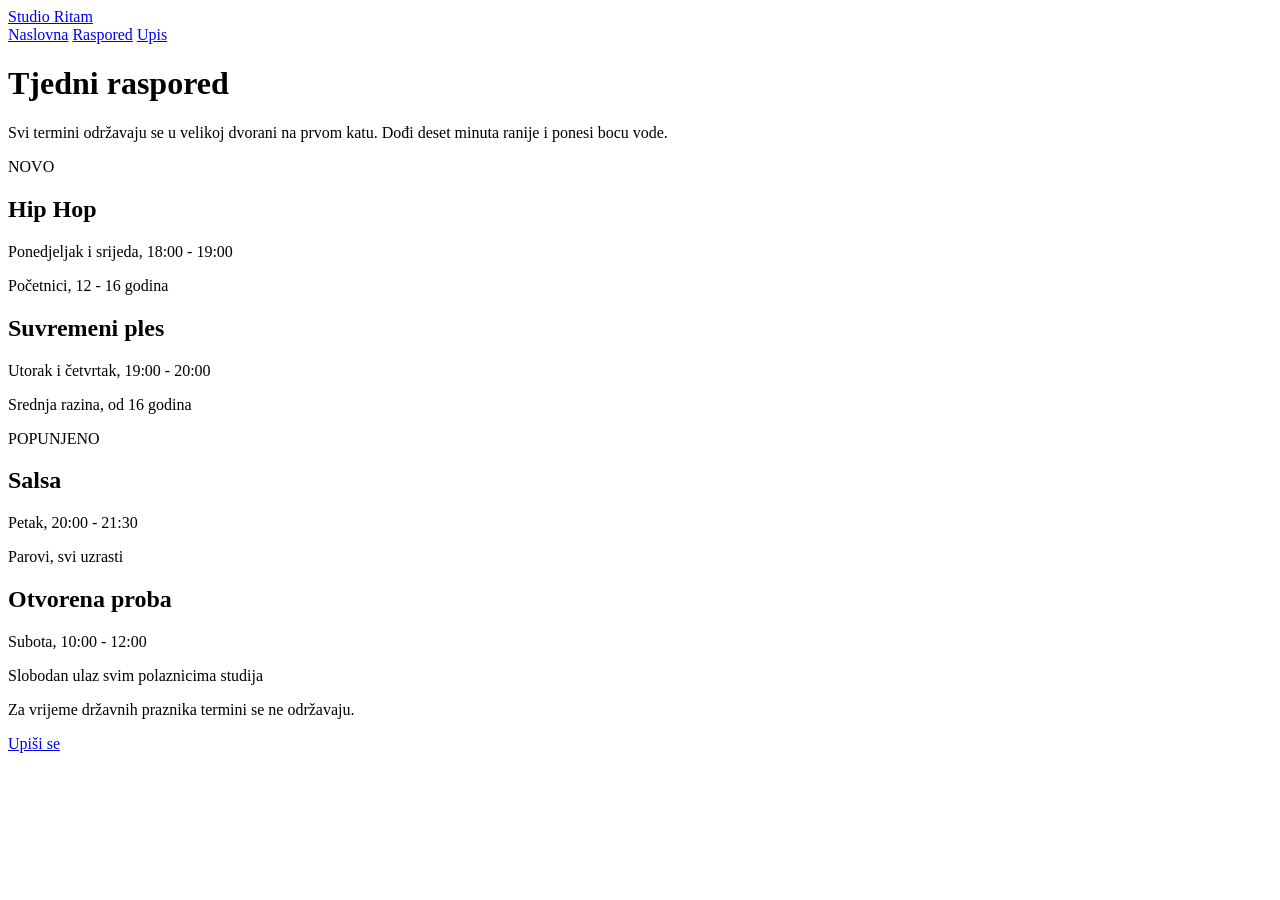
==== schedule.html @ 1ac0148e "first commit" ====
<!DOCTYPE html>
<html lang="hr">
<head>
  <meta charset="UTF-8">
  <meta name="viewport" content="width=device-width, initial-scale=1.0">
  <title>Raspored | Plesni studio Ritam</title>

  <link rel="stylesheet" href="css/style.css">

</head>
<body>

    <header>
        <div>
            <a href="index.html">Studio Ritam</a>
            <nav>
                <a href="index.html">Naslovna</a>
                <a href="schedule.html">Raspored</a>
                <a href="enroll.html">Upis</a>
            </nav>
        </div>
    </header>

    <main>
        <h1>Tjedni raspored</h1>
        <p>
            Svi termini održavaju se u velikoj dvorani na prvom katu.
            Dođi deset minuta ranije i ponesi bocu vode.
        </p>

        <div>
            <article>
                <span>NOVO</span>
                <h2>Hip Hop</h2>
                <p>Ponedjeljak i srijeda, 18:00 - 19:00</p>
                <p>Početnici, 12 - 16 godina</p>
            </article>

            <article>
                <h2>Suvremeni ples</h2>
                <p>Utorak i četvrtak, 19:00 - 20:00</p>
                <p>Srednja razina, od 16 godina</p>
            </article>

            <article>
                <span>POPUNJENO</span>
                <h2>Salsa</h2>
                <p>Petak, 20:00 - 21:30</p>
                <p>Parovi, svi uzrasti</p>
            </article>

            <article>
                <h2>Otvorena proba</h2>
                <p>Subota, 10:00 - 12:00</p>
                <p>Slobodan ulaz svim polaznicima studija</p>
            </article>
        </div>

        <p>Za vrijeme državnih praznika termini se ne održavaju.</p>

        <a href="enroll.html">Upiši se</a>
    </main>

</body>
</html>
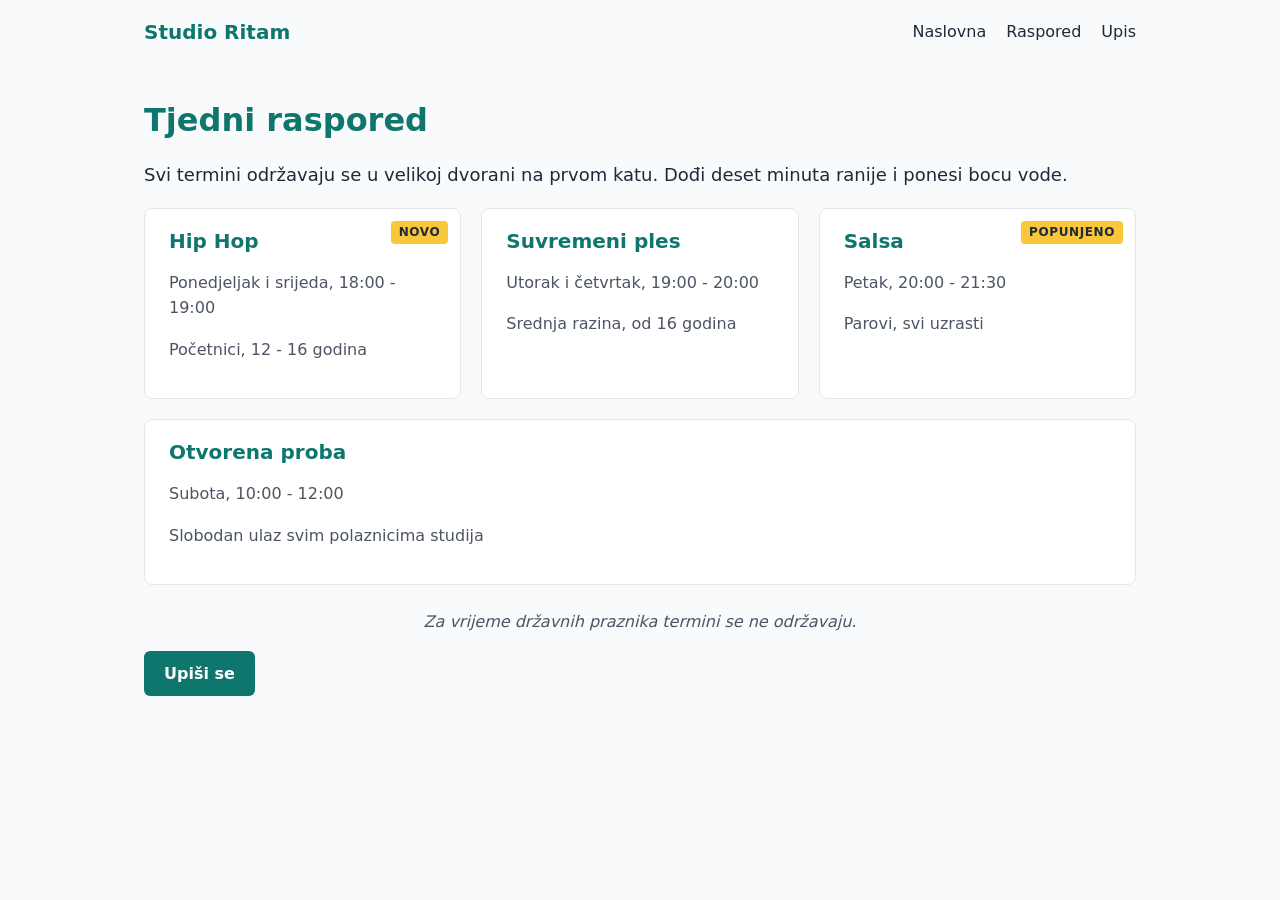
==== commit 9f7ecb3e: "drugeVjezbe" ====
--- a/schedule.html
+++ b/schedule.html
@@ -10,10 +10,10 @@
 </head>
 <body>
 
-    <header>
-        <div>
-            <a href="index.html">Studio Ritam</a>
-            <nav>
+    <header class="site-header">
+        <div class="wrapper header-bar">
+            <a href="index.html" class="brand">Studio Ritam</a>
+            <nav class="site-nav">
                 <a href="index.html">Naslovna</a>
                 <a href="schedule.html">Raspored</a>
                 <a href="enroll.html">Upis</a>
@@ -21,44 +21,44 @@
         </div>
     </header>
 
-    <main>
+    <main class="wrapper">
         <h1>Tjedni raspored</h1>
-        <p>
+        <p class="intro">
             Svi termini održavaju se u velikoj dvorani na prvom katu.
             Dođi deset minuta ranije i ponesi bocu vode.
         </p>
 
-        <div>
-            <article>
-                <span>NOVO</span>
+        <div class="grid">
+            <article class="card">
+                <span class="badge">NOVO</span>
                 <h2>Hip Hop</h2>
                 <p>Ponedjeljak i srijeda, 18:00 - 19:00</p>
                 <p>Početnici, 12 - 16 godina</p>
             </article>
 
-            <article>
+            <article class="card">
                 <h2>Suvremeni ples</h2>
                 <p>Utorak i četvrtak, 19:00 - 20:00</p>
                 <p>Srednja razina, od 16 godina</p>
             </article>
 
-            <article>
-                <span>POPUNJENO</span>
+            <article class="card">
+                <span class="badge">POPUNJENO</span>
                 <h2>Salsa</h2>
                 <p>Petak, 20:00 - 21:30</p>
                 <p>Parovi, svi uzrasti</p>
             </article>
 
-            <article>
+            <article class="card">
                 <h2>Otvorena proba</h2>
                 <p>Subota, 10:00 - 12:00</p>
                 <p>Slobodan ulaz svim polaznicima studija</p>
             </article>
         </div>
 
-        <p>Za vrijeme državnih praznika termini se ne održavaju.</p>
+        <p id="note">Za vrijeme državnih praznika termini se ne održavaju.</p>
 
-        <a href="enroll.html">Upiši se</a>
+        <a href="enroll.html" class="button">Upiši se</a>
     </main>
 
 </body>
--- a/css/style.css
+++ b/css/style.css
@@ -0,0 +1,132 @@
+*{
+    box-sizing:border-box;
+}
+
+body{
+    margin: 0;
+    font-family: system-ui, Arial, sans-serif;
+    font-size: 16px;
+    line-height: 1.6;
+    color: #1f2937;
+    background-color: #f9fafb; 
+}
+
+h1, h2{
+    color: #0f766e;
+    line-height: 1.2;
+}
+
+h2{
+    font-size: 2rem;
+}
+
+p{
+    color: #4b5563;
+}
+
+.intro{
+    font-size: 1.125rem;
+    color: #1f2937;
+}
+
+#note{
+    font-style: italic;
+    text-align: center;
+}
+
+.wrapper{
+    width: 100%;
+    max-width: 1024px;
+    margin: 0 auto;
+    padding: 16px;
+}
+
+.card{
+    padding: 20px 24px;
+    background-color: white;
+    border: 1px solid rgb(229, 231, 235);
+    border-radius: 8px;
+}
+
+.card h2{
+    margin-top: 0;
+    font-size: 1.25rem;
+}
+
+.button{
+    display: inline-block;
+    padding: 10px 20px;
+    background-color: #0f766e;
+    color: white;
+    font-weight: 600;
+    text-decoration: none;
+    border-radius: 6px;
+}
+
+.side-header{
+    background-color: white;
+    border-bottom: 1px solid rgb(229, 231, 235);
+}
+
+.header-bar{
+    display: flex; 
+    flex-wrap: wrap;
+    justify-content: space-between; 
+    align-items: center;
+    gap: 8px 20px;
+}
+
+.brand{
+    font-size: 1.25rem;
+    font-weight: 700;
+    color: #0f766e;
+    text-decoration: none;
+}
+
+.site-nav{
+    display: flex;
+    gap: 20px;
+}
+
+.site-nav a{
+    color: #1f2937;
+    text-decoration: none;
+}
+
+.site-nav a:hover{
+    color: #0f766e;
+    text-decoration: underline;
+}
+
+.grid{
+    display: flex;
+    flex-wrap: wrap;
+    gap: 20px;
+    margin-bottom: 24px;
+}
+
+.grid .card{
+    flex: 1 1 260px;
+}
+
+.card{
+    position: relative;
+}
+
+.badge{
+    position: absolute; 
+    top: 12px;
+    right: 12px;
+    padding: 2px 8px;
+    font-size: 0.75rem;
+    font-weight: 700;
+    letter-spacing: 0.05em;
+    background-color: hsl(45, 93%, 60%);
+    border-radius: 4px;
+}
+
+.sticky-header{
+    position: sticky;
+    top: 0;
+    z-index: 10;
+}
